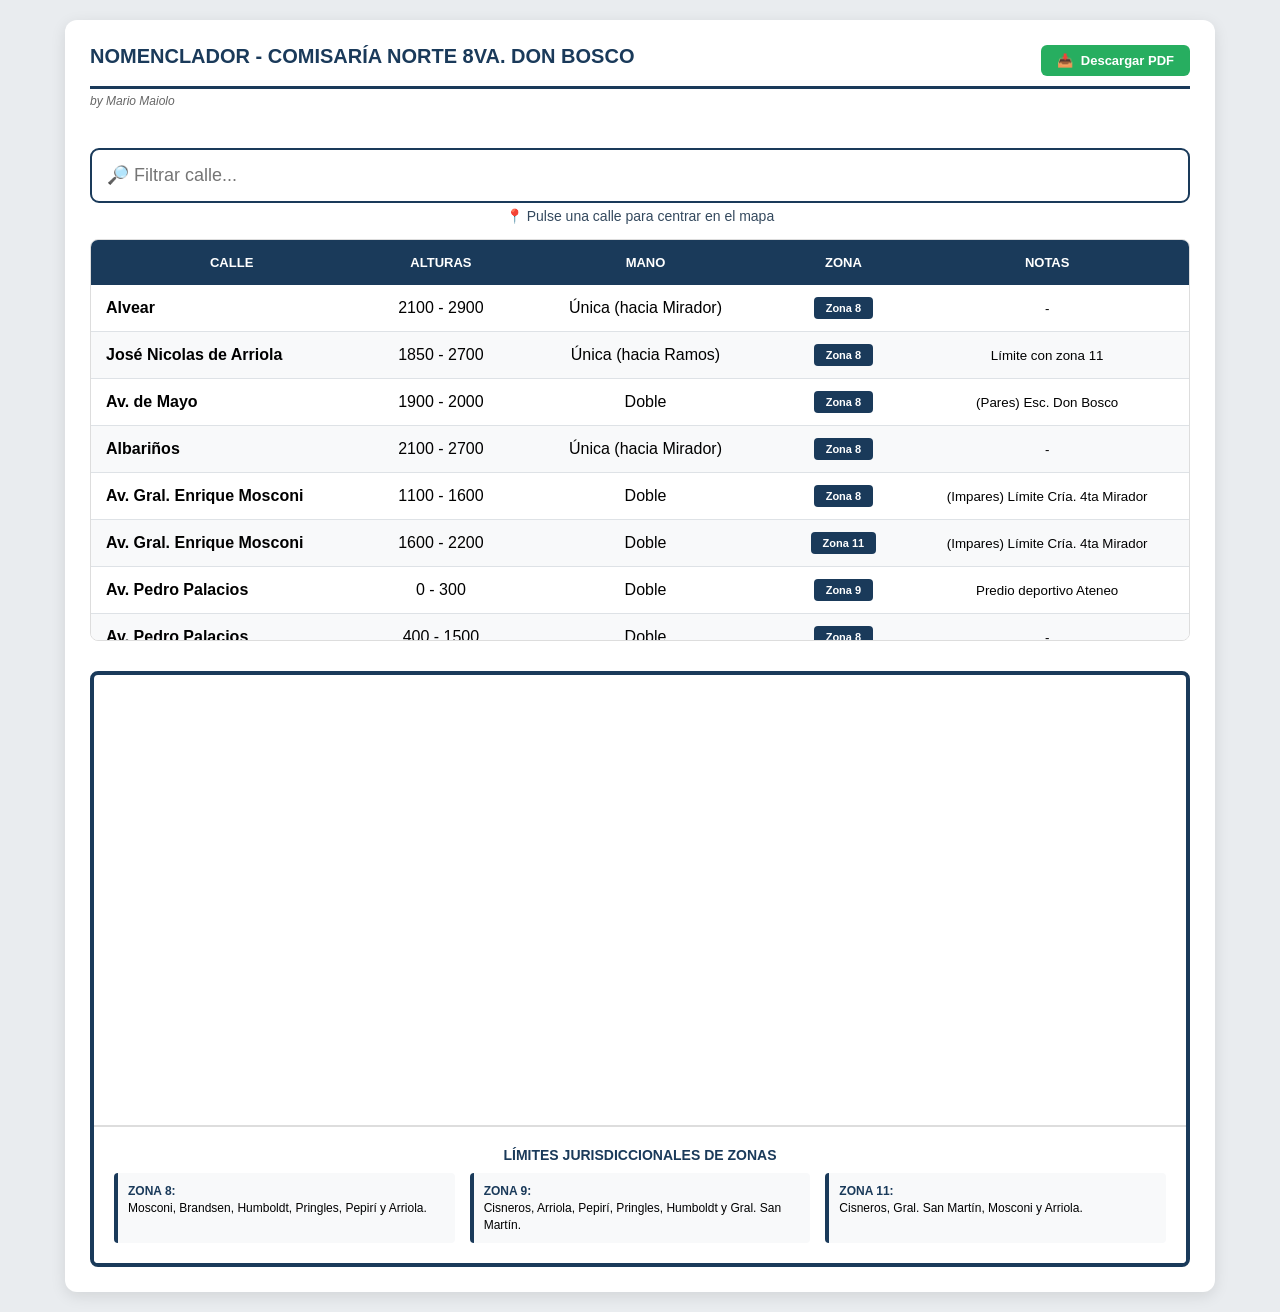
==== Nomenclador.html @ 001aeba8 "Add files via upload" ====
<!DOCTYPE html>
<html lang="es">
<head>
    <meta charset="UTF-8">
    <meta name="viewport" content="width=device-width, initial-scale=1.0">
    <title>Nomenclador Jurisdiccional - Don Bosco</title>
    <style>
        :root {
            --azul-policial: #1a3a5a;
            --azul-claro: #34495e;
            --gris-claro: #f8f9fa;
            --verde-descarga: #27ae60;
        }
        
        body { 
            font-family: 'Segoe UI', Tahoma, Geneva, Verdana, sans-serif; 
            background: #e9ecef; 
            margin: 0; 
            padding: 20px; 
        }

        .container { 
            max-width: 1100px; 
            margin: auto; 
            background: white; 
            padding: 25px; 
            border-radius: 12px; 
            box-shadow: 0 4px 15px rgba(0,0,0,0.1); 
        }

        .header-flex {
            display: flex;
            justify-content: space-between;
            align-items: flex-start;
            border-bottom: 3px solid var(--azul-policial);
            padding-bottom: 10px;
            margin-bottom: 5px;
        }

        h2 { 
            color: var(--azul-policial); 
            margin: 0;
            text-transform: uppercase;
            font-size: 20px;
        }

        .btn-download {
            background-color: var(--verde-descarga);
            color: white;
            padding: 8px 16px;
            text-decoration: none;
            border-radius: 6px;
            font-size: 13px;
            font-weight: bold;
            display: flex;
            align-items: center;
            gap: 8px;
            transition: transform 0.2s, background 0.3s;
        }

        .btn-download:hover {
            background-color: #219150;
            transform: translateY(-2px);
        }

        .author-tag { 
            font-size: 12px; 
            color: #666; 
            font-style: italic; 
            margin-bottom: 20px; 
            display: block; 
        }

        .search-box { 
            width: 100%; 
            padding: 15px; 
            margin: 20px 0 5px 0;
            border: 2px solid #ddd; 
            border-radius: 8px; 
            font-size: 18px; 
            box-sizing: border-box; 
            outline-color: var(--azul-policial);
        }

        .instruccion {
            display: block;
            text-align: center;
            font-size: 14px;
            color: var(--azul-claro);
            margin-bottom: 15px;
            font-weight: 500;
        }

        .table-wrapper {
            max-height: 400px;
            overflow-y: auto;
            border: 1px solid #ddd;
            border-radius: 8px;
        }

        table { 
            width: 100%; 
            border-collapse: collapse; 
            background: white;
        }

        th { 
            background: var(--azul-policial); 
            color: white; 
            padding: 15px 10px; 
            text-align: center; 
            text-transform: uppercase; 
            font-size: 13px;
            position: sticky;
            top: 0;
            z-index: 10;
        }

        td { 
            padding: 12px; 
            border-bottom: 1px solid #dee2e6; 
            text-align: center; 
            cursor: pointer;
        }

        tr:hover td { background: #f1f4f7; }

        td:first-child { 
            text-align: left; 
            font-weight: bold;
            padding-left: 15px;
        }

        tr:nth-child(even) { background: var(--gris-claro); }

        .tag-zona { 
            display: inline-block; 
            padding: 5px 12px; 
            border-radius: 4px; 
            font-size: 11px; 
            font-weight: bold; 
            color: white; 
            background: var(--azul-policial);
            white-space: nowrap;
        }

        .map-section {
            margin-top: 30px;
            border: 4px solid var(--azul-policial);
            border-radius: 8px;
            overflow: hidden;
        }

        iframe {
            width: 100%;
            height: 450px;
            border: none;
            display: block;
        }

        .leyenda-container {
            background: white;
            padding: 20px;
            border-top: 2px solid #ddd;
        }

        .leyenda-titulo {
            font-weight: bold;
            text-transform: uppercase;
            font-size: 14px;
            margin-bottom: 10px;
            color: var(--azul-policial);
            text-align: center;
        }

        .leyenda-grid {
            display: grid;
            grid-template-columns: repeat(auto-fit, minmax(250px, 1fr));
            gap: 15px;
        }

        .leyenda-item {
            font-size: 12px;
            line-height: 1.4;
            padding: 10px;
            background: var(--gris-claro);
            border-left: 4px solid var(--azul-policial);
            border-radius: 4px;
        }

        .leyenda-item strong { color: var(--azul-policial); }
    </style>
</head>
<body>

<div class="container">
    <div class="header-flex">
        <h2>Nomenclador - Comisaría Norte 8va. Don Bosco</h2>
        <a id="downloadPDF" class="btn-download" href="https://drive.google.com/uc?export=download&id=1G71uogoFE6boorXlvMoWBKSQkKwGjj4x" target="_blank">
            <span>📥</span> Descargar PDF
        </a>
    </div>
    <span class="author-tag">by Mario Maiolo</span>
    
    <input type="text" id="busqueda" class="search-box" placeholder="🔎 Filtrar calle..." autofocus>
    <span class="instruccion">📍 Pulse una calle para centrar en el mapa</span>
    
    <div class="table-wrapper">
        <table id="tablaCalles">
            <thead>
                <tr>
                    <th>Calle</th>
                    <th>Alturas</th>
                    <th>Mano</th>
                    <th>Zona</th>
                    <th>Notas</th>
                </tr>
            </thead>
            <tbody id="lista"></tbody>
        </table>
    </div>

    <div class="map-section">
        <iframe id="mapaIframe" src="about:blank"></iframe>
        
        <div class="leyenda-container">
            <div class="leyenda-titulo">Límites Jurisdiccionales de Zonas</div>
            <div class="leyenda-grid">
                <div class="leyenda-item">
                    <strong>ZONA 8:</strong><br>
                    Mosconi, Brandsen, Humboldt, Pringles, Pepirí y Arriola.
                </div>
                <div class="leyenda-item">
                    <strong>ZONA 9:</strong><br>
                    Cisneros, Arriola, Pepirí, Pringles, Humboldt y Gral. San Martín.
                </div>
                <div class="leyenda-item">
                    <strong>ZONA 11:</strong><br>
                    Cisneros, Gral. San Martín, Mosconi y Arriola.
                </div>
            </div>
        </div>
    </div>
</div>

<script>
    const baseDeDatos = [
        { nombre: "Alvear", desde: 2100, hasta: 2900, mano: "Única (hacia Mirador)", zona: 8, notas: "" },
        { nombre: "José Nicolas de Arriola", desde: 1850, hasta: 2700, mano: "Única (hacia Ramos)", zona: 8, notas: "Límite con zona 11" },
        { nombre: "Av. de Mayo", desde: 1900, hasta: 2000, mano: "Doble", zona: 8, notas: "(Pares) Esc. Don Bosco" },
        { nombre: "Albariños", desde: 2100, hasta: 2700, mano: "Única (hacia Mirador)", zona: 8, notas: "" },
        { nombre: "Av. Gral. Enrique Mosconi", desde: 1100, hasta: 1600, mano: "Doble", zona: 8, notas: "(Impares) Límite Cría. 4ta Mirador" },
        { nombre: "Av. Gral. Enrique Mosconi", desde: 1600, hasta: 2200, mano: "Doble", zona: 11, notas: "(Impares) Límite Cría. 4ta Mirador" },
        { nombre: "Av. Pedro Palacios", desde: 0, hasta: 300, mano: "Doble", zona: 9, notas: "Predio deportivo Ateneo" },
        { nombre: "Av. Pedro Palacios", desde: 400, hasta: 1500, mano: "Doble", zona: 8, notas: "" },
        { nombre: "Av. Gral. San Martin", desde: 1200, hasta: 1600, mano: "Doble", zona: 9, notas: "(Impares) Límite Cría. 9na Millon" },
        { nombre: "Av. Gral. San Martin", desde: 1600, hasta: 2800, mano: "Doble", zona: 8, notas: "(Impares) Límite Cría. 9na Millon" },
        { nombre: "Avellaneda", desde: 2100, hasta: 2900, mano: "Única (hacia Ramos)", zona: 8, notas: "" },
        { nombre: "Atuel", desde: 0, hasta: 300, mano: "Única (hacia Mirador)", zona: 8, notas: "" },
        { nombre: "Aconcagua", desde: 0, hasta: 200, mano: "Única (hacia Mirador)", zona: 8, notas: "Cría 8va Don Bosco" },
        { nombre: "Manuel Artigas", desde: 0, hasta: 500, mano: "Única (hacia Millón)", zona: 11, notas: "" },
        { nombre: "Manuel Artigas", desde: 500, hasta: 1200, mano: "Única (hacia Millón)", zona: 8, notas: "" },
        { nombre: "Felipe de Arana", desde: 500, hasta: 1100, mano: "Doble", zona: 8, notas: "Soc. Fomento / EES 126" },
        { nombre: "Bolívar", desde: 1600, hasta: 1900, mano: "Única (hacia Mirador)", zona: 9, notas: "Polideportivo Ateneo" },
        { nombre: "Bolívar", desde: 1900, hasta: 2700, mano: "Única (hacia Mirador)", zona: 11, notas: "" },
        { nombre: "Cnel. Brandsen", desde: 1700, hasta: 2900, mano: "Doble", zona: 8, notas: "(Pares) Límite Cría. 1ra San Justo" },
        { nombre: "Colombia", desde: 0, hasta: 600, mano: "Única (hacia Millón)", zona: 9, notas: "" },
        { nombre: "Colombia", desde: 600, hasta: 960, mano: "Única (hacia Millón)", zona: 8, notas: "" },
        { nombre: "Colombia", desde: 1000, hasta: 1200, mano: "Única (hacia San Justo)", zona: 8, notas: "" },
        { nombre: "Cotagaita", desde: 2000, hasta: 2700, mano: "Doble", zona: 8, notas: "" },
        { nombre: "Virrey Cisneros", desde: 0, hasta: 600, mano: "Única (hacia Millón)", zona: "9/11", notas: "" },
        { nombre: "Virrey Cisneros", desde: 900, hasta: 1200, mano: "Única (hacia San Justo)", zona: 8, notas: "Casa de Retiro" },
        { nombre: "Caupolicán", desde: 0, hasta: 100, mano: "Doble", zona: 9, notas: "" },
        { nombre: "Caupolicán", desde: 300, hasta: 800, mano: "Única (hacia Millón)", zona: 8, notas: "" },
        { nombre: "Cerrito", desde: 1300, hasta: 1500, mano: "Única (hacia Mirador)", zona: 9, notas: "" },
        { nombre: "Cerrito", desde: 1600, hasta: 2800, mano: "Única (hacia Mirador)", zona: 11, notas: "" },
        { nombre: "Candelaria", desde: 0, hasta: 200, mano: "Única (hacia Ramos Mejía)", zona: 8, notas: "" },
        { nombre: "Valentín Cardoso", desde: 1300, hasta: 1500, mano: "Única (hacia Ramos Mejía)", zona: 9, notas: "" },
        { nombre: "Valentín Cardoso", desde: 1600, hasta: 2400, mano: "Única (hacia Ramos Mejía)", zona: 11, notas: "" }, 
        { nombre: "Dardo Rocha", desde: 600, hasta: 700, mano: "Única (hacia Millón)", zona: 8, notas: "" }, 
        { nombre: "Dardo Rocha", desde: 0, hasta: 500, mano: "Única (hacia Millón)", zona: 11, notas: "" }, 
        { nombre: "Formosa", desde: 1800, hasta: 2700, mano: "Doble", zona: 8, notas: "" }, 
        { nombre: "Humboldt", desde: 0, hasta: 400, mano: "Doble", zona: 9, notas: "(Pares) Límite Cría. 2da Ramos" }, 
        { nombre: "Humboldt", desde: 500, hasta: 1000, mano: "Doble", zona: 8, notas: "(Pares) Límite Cría. 2da Ramos" }, 
        { nombre: "José Martí", desde: 2000, hasta: 2700, mano: "Única (hacia Ramos Mejía)", zona: 8, notas: "" },
        { nombre: "José Mármol", desde: 0, hasta: 500, mano: "Única (hacia San Justo)", zona: 11, notas: "" },
        { nombre: "José Mármol", desde: 600, hasta: 1200, mano: "Única (hacia San Justo)", zona: 8, notas: "" },
        { nombre: "Malabia", desde: 0, hasta: 500, mano: "Única (hacia San Justo)", zona: 11, notas: "" },
        { nombre: "Malabia", desde: 600, hasta: 900, mano: "Única (hacia San Justo)", zona: 8, notas: "" },
        { nombre: "Mariano Moreno", desde: 1600, hasta: 1800, mano: "Única (hacia Millón)", zona: 9, notas: "" },
        { nombre: "Mariano Moreno", desde: 1700, hasta: 2800, mano: "Única (hacia Millón)", zona: 11, notas: "" },
        { nombre: "Necochea", desde: 2000, hasta: 2200, mano: "Única (hacia Millón)", zona: 8, notas: "" },
        { nombre: "Olaya", desde: 1900, hasta: 2600, mano: "Única (hacia Ramos Mejía)", zona: 8, notas: "" },
        { nombre: "Domingo Olivera", desde: 600, hasta: 900, mano: "Única (hacia Millón)", zona: 8, notas: "" },
        { nombre: "J. L. Pereyra", desde: 0, hasta: 500, mano: "Doble", zona: 9, notas: "" },
        { nombre: "J. L. Pereyra", desde: 500, hasta: 600, mano: "Única (hacia San Justo)", zona: 9, notas: "" },
        { nombre: "J. L. Pereyra", desde: 700, hasta: 1200, mano: "Única (hacia San Justo)", zona: 8, notas: "" },
        { nombre: "Pringles", desde: 1700, hasta: 1900, mano: "Única (hacia Ramos Mejía)", zona: 8, notas: "" },
        { nombre: "Pringles", desde: 2200, hasta: 2700, mano: "Única (hacia Mirador)", zona: 8, notas: "" },
        { nombre: "Pirovano", desde: 300, hasta: 800, mano: "Doble", zona: 8, notas: "" },
        { nombre: "Cnel. Pizarro", desde: 600, hasta: 800, mano: "Doble", zona: 8, notas: "" },
        { nombre: "Páez", desde: 800, hasta: 1200, mano: "Única (hacia Millón)", zona: 8, notas: "" },
        { nombre: "Pepiri", desde: 0, hasta: 200, mano: "Única (hacia Ramos Mejía)", zona: 8, notas: "" },
        { nombre: "Salta", desde: 0, hasta: 500, mano: "Única (hacia San Justo)", zona: 11, notas: "" },
        { nombre: "Salta", desde: 600, hasta: 800, mano: "Única (hacia San Justo)", zona: 8, notas: "" },
        { nombre: "Temple", desde: 1700, hasta: 1900, mano: "Única (hacia Ramos Mejía)", zona: 9, notas: "" },
        { nombre: "Temple", desde: 2000, hasta: 2800, mano: "Única (hacia Ramos Mejía)", zona: 11, notas: "" },
        { nombre: "Florencio Varela", desde: 0, hasta: 400, mano: "Única (hacia Millón)", zona: 11, notas: "" },
        { nombre: "Florencio Varela", desde: 500, hasta: 1200, mano: "Única (hacia Millón)", zona: 8, notas: "" },
        { nombre: "Venezuela", desde: 300, hasta: 800, mano: "Doble", zona: 8, notas: "" },
        { nombre: "Tomas Justo Villegas", desde: 0, hasta: 400, mano: "Doble", zona: 11, notas: "" },
        { nombre: "Tomas Justo Villegas", desde: 500, hasta: 1100, mano: "Doble", zona: 8, notas: "" },
    ];

    const input = document.getElementById('busqueda');
    const lista = document.getElementById('lista');
    const mapaIframe = document.getElementById('mapaIframe');

    function actualizarMapa(calle, altura) {
        const direccion = `${calle} ${altura}, B1704 Ramos Mejía, La Matanza, Buenos Aires`;
        const url = `https://www.google.com/maps?q=${encodeURIComponent(direccion)}&output=embed`;
        mapaIframe.src = url;
    }

    function renderizar(filtro = "") {
        lista.innerHTML = "";
        const filtradas = baseDeDatos.filter(c => 
            c.nombre.toLowerCase().includes(filtro.toLowerCase())
        );

        filtradas.forEach(c => {
            const fila = document.createElement('tr');
            fila.innerHTML = `
                <td>${c.nombre}</td>
                <td>${c.desde} - ${c.hasta}</td>
                <td>${c.mano}</td>
                <td><span class="tag-zona">Zona ${c.zona}</span></td>
                <td><small>${c.notas || '-'}</small></td>
            `;
            fila.onclick = () => actualizarMapa(c.nombre, c.desde);
            lista.appendChild(fila);
        });
    }

    window.onload = () => {
        const inicial = "Av. San Martin y Av. Mosconi, Ramos Mejía, La Matanza";
        mapaIframe.src = `https://www.google.com/maps?q=${encodeURIComponent(inicial)}&output=embed`;
        renderizar();
    };

    input.addEventListener('input', () => renderizar(input.value));
</script>

</body>
</html>
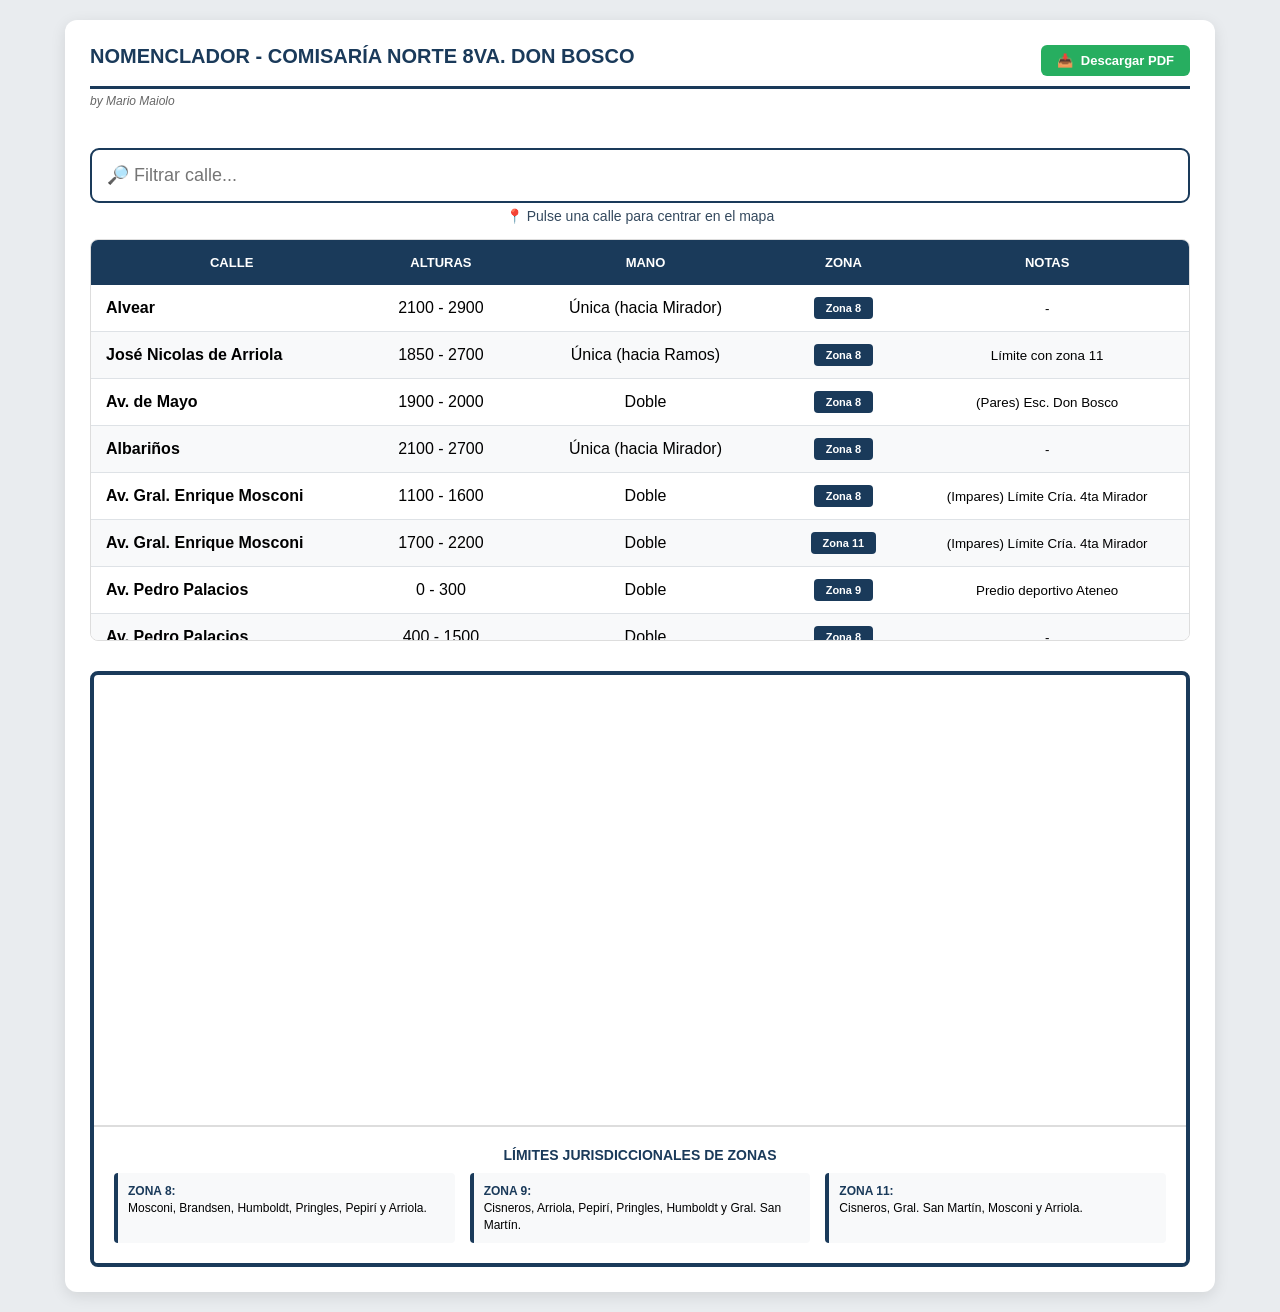
==== commit 76d12393: "Update Nomenclador.html" ====
--- a/Nomenclador.html
+++ b/Nomenclador.html
@@ -250,22 +250,22 @@
         { nombre: "Av. de Mayo", desde: 1900, hasta: 2000, mano: "Doble", zona: 8, notas: "(Pares) Esc. Don Bosco" },
         { nombre: "Albariños", desde: 2100, hasta: 2700, mano: "Única (hacia Mirador)", zona: 8, notas: "" },
         { nombre: "Av. Gral. Enrique Mosconi", desde: 1100, hasta: 1600, mano: "Doble", zona: 8, notas: "(Impares) Límite Cría. 4ta Mirador" },
-        { nombre: "Av. Gral. Enrique Mosconi", desde: 1600, hasta: 2200, mano: "Doble", zona: 11, notas: "(Impares) Límite Cría. 4ta Mirador" },
+        { nombre: "Av. Gral. Enrique Mosconi", desde: 1700, hasta: 2200, mano: "Doble", zona: 11, notas: "(Impares) Límite Cría. 4ta Mirador" },
         { nombre: "Av. Pedro Palacios", desde: 0, hasta: 300, mano: "Doble", zona: 9, notas: "Predio deportivo Ateneo" },
         { nombre: "Av. Pedro Palacios", desde: 400, hasta: 1500, mano: "Doble", zona: 8, notas: "" },
         { nombre: "Av. Gral. San Martin", desde: 1200, hasta: 1600, mano: "Doble", zona: 9, notas: "(Impares) Límite Cría. 9na Millon" },
-        { nombre: "Av. Gral. San Martin", desde: 1600, hasta: 2800, mano: "Doble", zona: 8, notas: "(Impares) Límite Cría. 9na Millon" },
+        { nombre: "Av. Gral. San Martin", desde: 1700, hasta: 2800, mano: "Doble", zona: 8, notas: "(Impares) Límite Cría. 9na Millon" },
         { nombre: "Avellaneda", desde: 2100, hasta: 2900, mano: "Única (hacia Ramos)", zona: 8, notas: "" },
         { nombre: "Atuel", desde: 0, hasta: 300, mano: "Única (hacia Mirador)", zona: 8, notas: "" },
         { nombre: "Aconcagua", desde: 0, hasta: 200, mano: "Única (hacia Mirador)", zona: 8, notas: "Cría 8va Don Bosco" },
         { nombre: "Manuel Artigas", desde: 0, hasta: 500, mano: "Única (hacia Millón)", zona: 11, notas: "" },
-        { nombre: "Manuel Artigas", desde: 500, hasta: 1200, mano: "Única (hacia Millón)", zona: 8, notas: "" },
+        { nombre: "Manuel Artigas", desde: 600, hasta: 1200, mano: "Única (hacia Millón)", zona: 8, notas: "" },
         { nombre: "Felipe de Arana", desde: 500, hasta: 1100, mano: "Doble", zona: 8, notas: "Soc. Fomento / EES 126" },
         { nombre: "Bolívar", desde: 1600, hasta: 1900, mano: "Única (hacia Mirador)", zona: 9, notas: "Polideportivo Ateneo" },
-        { nombre: "Bolívar", desde: 1900, hasta: 2700, mano: "Única (hacia Mirador)", zona: 11, notas: "" },
+        { nombre: "Bolívar", desde: 2000, hasta: 2700, mano: "Única (hacia Mirador)", zona: 11, notas: "" },
         { nombre: "Cnel. Brandsen", desde: 1700, hasta: 2900, mano: "Doble", zona: 8, notas: "(Pares) Límite Cría. 1ra San Justo" },
         { nombre: "Colombia", desde: 0, hasta: 600, mano: "Única (hacia Millón)", zona: 9, notas: "" },
-        { nombre: "Colombia", desde: 600, hasta: 960, mano: "Única (hacia Millón)", zona: 8, notas: "" },
+        { nombre: "Colombia", desde: 700, hasta: 960, mano: "Única (hacia Millón)", zona: 8, notas: "" },
         { nombre: "Colombia", desde: 1000, hasta: 1200, mano: "Única (hacia San Justo)", zona: 8, notas: "" },
         { nombre: "Cotagaita", desde: 2000, hasta: 2700, mano: "Doble", zona: 8, notas: "" },
         { nombre: "Virrey Cisneros", desde: 0, hasta: 600, mano: "Única (hacia Millón)", zona: "9/11", notas: "" },
@@ -288,13 +288,13 @@
         { nombre: "Malabia", desde: 0, hasta: 500, mano: "Única (hacia San Justo)", zona: 11, notas: "" },
         { nombre: "Malabia", desde: 600, hasta: 900, mano: "Única (hacia San Justo)", zona: 8, notas: "" },
         { nombre: "Mariano Moreno", desde: 1600, hasta: 1800, mano: "Única (hacia Millón)", zona: 9, notas: "" },
-        { nombre: "Mariano Moreno", desde: 1700, hasta: 2800, mano: "Única (hacia Millón)", zona: 11, notas: "" },
+        { nombre: "Mariano Moreno", desde: 1900, hasta: 2800, mano: "Única (hacia Millón)", zona: 11, notas: "" },
         { nombre: "Necochea", desde: 2000, hasta: 2200, mano: "Única (hacia Millón)", zona: 8, notas: "" },
         { nombre: "Olaya", desde: 1900, hasta: 2600, mano: "Única (hacia Ramos Mejía)", zona: 8, notas: "" },
         { nombre: "Domingo Olivera", desde: 600, hasta: 900, mano: "Única (hacia Millón)", zona: 8, notas: "" },
         { nombre: "J. L. Pereyra", desde: 0, hasta: 500, mano: "Doble", zona: 9, notas: "" },
-        { nombre: "J. L. Pereyra", desde: 500, hasta: 600, mano: "Única (hacia San Justo)", zona: 9, notas: "" },
-        { nombre: "J. L. Pereyra", desde: 700, hasta: 1200, mano: "Única (hacia San Justo)", zona: 8, notas: "" },
+        { nombre: "J. L. Pereyra", desde: 600, hasta: 700, mano: "Única (hacia San Justo)", zona: 9, notas: "" },
+        { nombre: "J. L. Pereyra", desde: 800, hasta: 1200, mano: "Única (hacia San Justo)", zona: 8, notas: "" },
         { nombre: "Pringles", desde: 1700, hasta: 1900, mano: "Única (hacia Ramos Mejía)", zona: 8, notas: "" },
         { nombre: "Pringles", desde: 2200, hasta: 2700, mano: "Única (hacia Mirador)", zona: 8, notas: "" },
         { nombre: "Pirovano", desde: 300, hasta: 800, mano: "Doble", zona: 8, notas: "" },
@@ -352,4 +352,4 @@
 </script>
 
 </body>
-</html>+</html>
